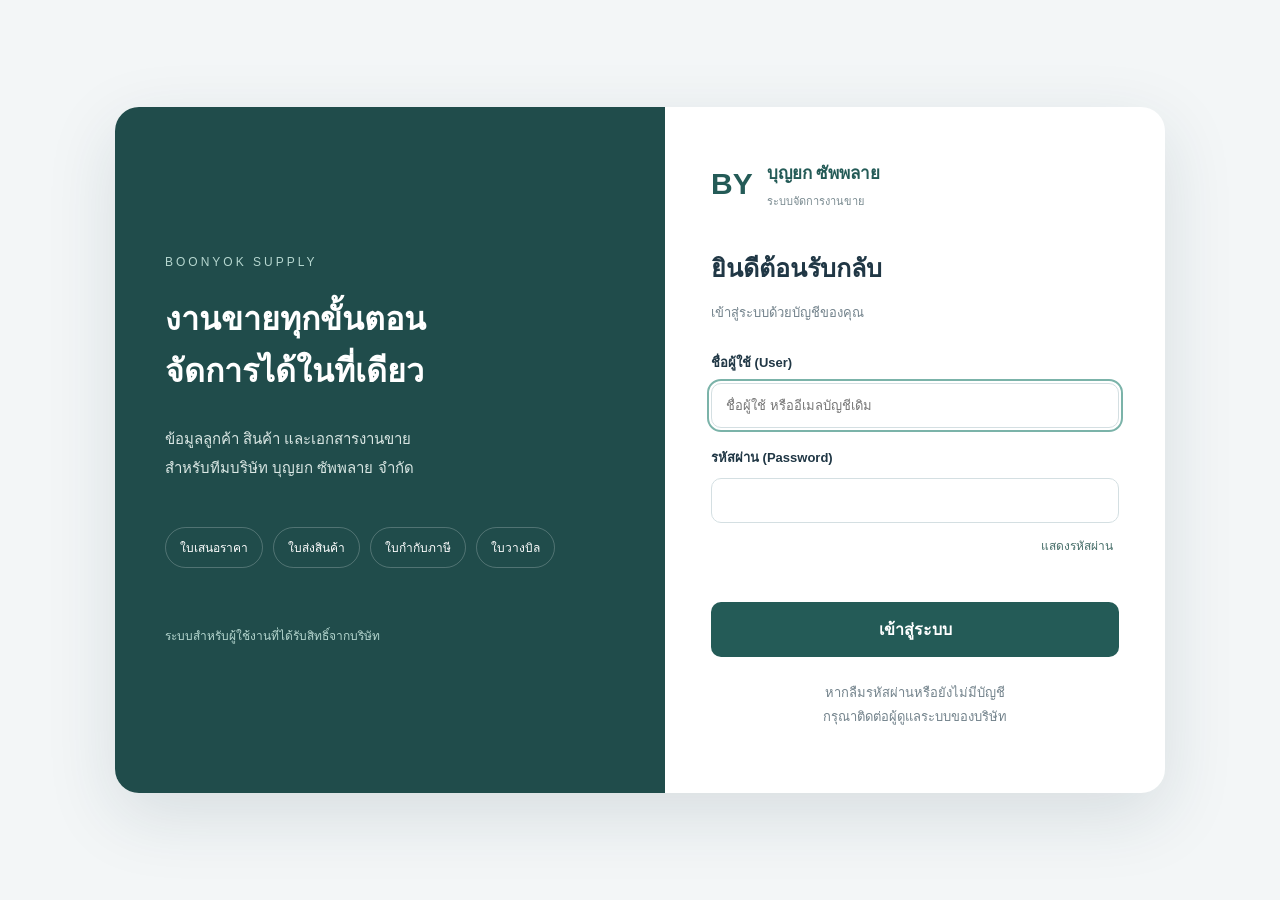
==== index.html @ 267f9e4c "Add issuer and customer office branches to tax invoices" ====
<!doctype html>
<html lang="th" class="auth-pending">
  <head>
    <meta charset="UTF-8" />
    <meta name="viewport" content="width=device-width, initial-scale=1.0" />
    <title>Flowbill CRM — ศูนย์กลางงานขาย</title>
    <style>.auth-pending body{visibility:hidden}</style>
    <script src="auth-page.js?v=boonyok-1"></script>
    <link rel="preconnect" href="https://fonts.googleapis.com" />
    <link rel="preconnect" href="https://fonts.gstatic.com" crossorigin />
    <link href="https://fonts.googleapis.com/css2?family=IBM+Plex+Sans+Thai:wght@400;500;600;700&family=Manrope:wght@500;600;700;800&display=swap" rel="stylesheet" />
    <link rel="stylesheet" href="styles.css" />
    <link rel="stylesheet" href="fix.css" />
  </head>
  <body>
    <div class="app-shell">
      <aside class="sidebar">
        <a class="brand" href="#dashboard"><span class="brand-mark">F</span><span>Flowbill <b>CRM</b></span></a>
        <div class="workspace"><span class="avatar">B</span><span><strong>Boonyok supply Co.,Ltd.</strong><small>พื้นที่ทำงานหลัก</small></span><span class="chevron">⌄</span></div>
        <nav>
          <p>ภาพรวม</p>
          <button class="nav-link active" data-page="dashboard"><span>▦</span>แดชบอร์ด</button>
          <p>งานขาย</p>
          <button class="nav-link" data-page="quotations"><span>▧</span>ใบเสนอราคา</button>
          <button class="nav-link" data-page="tax-invoices"><span>▣</span>ใบกำกับภาษี</button>
          <button class="nav-link" data-page="delivery-notes"><span>▥</span>ใบส่งของ</button>
          <button class="nav-link" data-page="invoices"><span>▤</span>ใบวางบิล</button>
          <button class="nav-link" data-page="cash-bills"><span>▧</span>บิลเงินสด</button>
          <p>คลังข้อมูล</p>
          <button class="nav-link" data-page="company-profile"><span>▣</span>ข้อมูลบริษัท</button>
          <button class="nav-link" data-page="customers"><span>♙</span>ลูกค้า</button>
          <button class="nav-link" data-page="products"><span>▱</span>สินค้าและราคา</button>
          <button class="nav-link" data-page="purchase-tax"><span>▧</span>ภาษีซื้อ</button>
          <button class="nav-link" data-page="sales-tax"><span>▤</span>ภาษีขาย</button>
          <button class="nav-link" data-page="settings"><span>⚙</span>ตั้งค่า</button>
          <button class="nav-link" type="button" id="logout-button"><span aria-hidden="true">↪</span>ออกจากระบบ</button>
        </nav>
        <div class="sidebar-note"><span>✦</span><p><b>บุญยก ซัพพลาย</b><br />ระบบจัดการงานขายของบริษัท</p></div>
      </aside>
      <main>
        <header><div><p class="eyebrow" id="breadcrumb">ภาพรวม</p><h1 id="page-title">ภาพรวมบริษัท บุญยก ซัพพลาย จำกัด</h1></div><div class="header-actions"><button class="icon-button" aria-label="การแจ้งเตือน">♢</button><button class="primary" id="new-action">+ สร้างใบเสนอราคา</button></div></header>
        <section id="dashboard" class="page active-page"><p role="status">กำลังโหลดภาพรวมบริษัท…</p></section>
        <section id="customers" class="page"><div class="page-toolbar"><div class="search">⌕ <input id="customer-search" placeholder="ค้นหาชื่อ, บริษัท, เลขผู้เสียภาษี" /></div><button class="primary" id="add-customer">+ เพิ่มลูกค้า</button></div><article class="panel table-panel"><div class="panel-title"><div><h3>ลูกค้าทั้งหมด</h3><p id="customer-count">0 ราย</p></div><button class="ghost">กรอง ⌄</button></div><table><thead><tr><th>ลูกค้า</th><th>เลขผู้เสียภาษี</th><th>โทรศัพท์</th><th>เครดิตเทอม</th><th>ยอดขายสะสม</th><th></th></tr></thead><tbody id="customer-body"></tbody></table></article></section>
        <section id="products" class="page"><div class="page-toolbar"><div class="search">⌕ <input id="product-search" placeholder="ค้นหาสินค้าหรือรหัสสินค้า" /></div><button class="primary" id="add-product">+ เพิ่มสินค้า</button></div><article class="panel table-panel"><div class="panel-title"><div><h3>สินค้าและขนาด</h3><p>ราคาแสดงก่อน VAT</p></div><button class="ghost">หมวดสินค้าทั้งหมด ⌄</button></div><table><thead><tr><th>รหัสสินค้า</th><th>รายการสินค้า</th><th>ขนาด / สเปก</th><th>ราคาขาย</th><th>สถานะ</th><th></th></tr></thead><tbody id="product-body"></tbody></table></article></section>
        <section id="quotations" class="page"><div class="page-toolbar"><div class="tabs"><button class="tab active">ทั้งหมด</button><button class="tab">ร่าง</button><button class="tab">รออนุมัติ</button><button class="tab">อนุมัติแล้ว</button></div><button class="primary" id="add-quotation">+ สร้างใบเสนอราคา</button></div><article class="panel table-panel"><div class="panel-title"><div><h3>ใบเสนอราคา</h3><p>จัดการเอกสารเสนอราคาทั้งหมด</p></div><div class="search small">⌕ <input placeholder="ค้นหาเอกสาร" /></div></div><table><thead><tr><th>เลขที่เอกสาร</th><th>ลูกค้า</th><th>วันที่ออก</th><th>หมดอายุ</th><th>ยอดรวม</th><th>สถานะ</th><th></th></tr></thead><tbody id="quotation-body"></tbody></table></article></section>
        <section id="invoices" class="page"><div class="empty-state"><div class="empty-icon">▤</div><h2>ใบวางบิลจะอยู่ที่นี่</h2><p>เมื่อใบเสนอราคาได้รับการอนุมัติ คุณจะสร้างใบวางบิลและติดตามการชำระเงินได้จากหน้านี้</p><button class="primary" data-page-go="quotations">ไปที่ใบเสนอราคา</button></div></section>
        <section id="settings" class="page"><article class="panel settings-card"><h3>การเชื่อมต่อฐานข้อมูล</h3><p>ขณะนี้รุ่นต้นแบบใช้ Local Storage ในเบราว์เซอร์ การเชื่อม Supabase จะทำให้ทีมใช้งานข้อมูลร่วมกัน มีระบบล็อกอิน และเก็บเอกสารอย่างปลอดภัย</p><div class="setting-row"><div><b>สถานะฐานข้อมูล</b><small>ยังไม่ได้เชื่อมต่อ Supabase</small></div><span class="badge draft">รอตั้งค่า</span></div><div class="setting-row"><div><b>ข้อมูลบริษัท</b><small>Boonyok supply Co.,Ltd. · ผู้ประกอบการจด VAT</small></div><button class="text-button">แก้ไข</button></div></article></section>
      </main>
    </div>
    <dialog id="modal"><form method="dialog" id="modal-form"><button class="modal-close" value="cancel">×</button><div id="modal-content"></div></form></dialog>

    <script>
    // Close is a UI-only action: never submit or validate a document form.
    (()=>{
      const ids=['modal','tax-create-dialog','delivery-form','quotation-delivery-form','billing-create-dialog'];
      const style=document.createElement('style');
      style.textContent='.document-close-bar{display:flex;justify-content:flex-end;position:sticky;top:0;z-index:20;background:#fff;padding:8px 12px;box-sizing:border-box}dialog .document-close-button{display:grid;place-items:center;width:36px;height:36px;padding:0;margin:0;border:1px solid #dbe2e9;border-radius:9px;background:#fff;color:#566477;font:26px/1 Arial;cursor:pointer}dialog .document-close-button:hover{background:#f1f5f9;color:#172033}dialog .document-close-button:focus-visible{outline:2px solid #237e79;outline-offset:2px}';
      document.head.append(style);
      const attach=dialog=>{
        if(dialog.querySelector('.document-close-bar'))return;
        dialog.querySelector('.modal-close')?.remove();
        const bar=document.createElement('div');bar.className='document-close-bar';
        const button=document.createElement('button');button.type='button';button.className='document-close-button';button.textContent='×';button.setAttribute('aria-label','ปิดหน้าต่าง');button.title='ปิดหน้าต่าง';
        button.onclick=()=>{
          dialog.close('cancel');
          if(dialog.id!=='modal')dialog.remove();
        };
        bar.append(button);dialog.prepend(bar);
      };
      const scan=()=>ids.forEach(id=>{const dialog=document.getElementById(id);if(dialog)attach(dialog);});
      new MutationObserver(records=>{if(records.some(r=>[...r.addedNodes].some(n=>n.nodeType===1)))scan();}).observe(document.body,{childList:true,subtree:true});
      scan();
    })();
    </script>
    <script src="supabase-config.js"></script>
    <script src="app.js?v=member-permissions-1"></script>
    <script src="quotation-filters.js?v=tax-status-1"></script>
    <script src="product-code-picker.js?v=tax-fast-1"></script>
    <script src="document-number.js?v=manual-number-1"></script>
    <script src="office-branch.js?v=office-1"></script>
    <script src="quotation-editor.js?v=integer-qty-1"></script>
    <script src="quotation-actions.js?v=delete-1"></script>
    <script src="quotation-tax.js?v=manual-number-1"></script>
    <script src="quotation-delivery.js?v=manual-number-1"></script>
    <script src="billing-documents.js?v=1"></script>
    <script src="address-format.js?v=1"></script>
    <script src="quotation-layout.js?v=cash-two-rows-less-1"></script>
    <script src="download-pdf.js?v=office-1"></script>
    <script src="delivery-notes.js?v=integer-qty-1"></script>
    <script src="tax-registers.js?v=1"></script>
    <script src="continuous-form.js?v=office-1"></script>
    <script src="document-payment.js?v=cash-bill-payment-retry-2"></script>
  <script src="tax-payment-filters.js?v=tax-create-1"></script>
    <script src="tax-invoice-create.js?v=manual-number-1"></script>
    <script src="tax-invoice-delete.js?v=delete-feedback-1"></script>
    <script src="billing-create.js?v=manual-number-1"></script>
    <script src="tax-invoice-control.js?v=tax-due-date-column-1"></script>
    <script src="company-profile.js?v=office-1"></script>
    <script src="member-identity.js?v=1"></script>
    <script src="member-permissions.js?v=roles-1"></script>
    <script src="access-control.js?v=roles-1"></script>
    <script src="permission-transport.js?v=roles-1"></script>
    <script src="members.js?v=member-delete-1"></script>
    <script src="document-delete.js?v=all-documents-1"></script>
    <script src="customer-edit.js?v=office-1"></script>
    <script src="customer-delete.js?v=1"></script>
    <script src="company-dashboard.js?v=1"></script>
    <script src="tax-invoice-edit.js?v=office-1"></script>
    <script src="cash-bill-edit.js?v=integer-qty-1"></script>
    <script src="quotation-edit.js?v=integer-qty-1"></script>
    <script src="database.js?v=office-1"></script>
    <script src="logout.js?v=1"></script>
  </body>
</html>
---- styles.css ----
:root{--ink:#1c2434;--muted:#7d8797;--line:#e8eaf0;--mint:#47c6a4;--navy:#172033;--paper:#f7f8fb;--violet:#7867e7}*{box-sizing:border-box}body{margin:0;background:var(--paper);color:var(--ink);font:14px 'IBM Plex Sans Thai',sans-serif}.app-shell{min-height:100vh;display:grid;grid-template-columns:254px 1fr}.sidebar{background:var(--navy);color:#dce1ec;padding:28px 16px;display:flex;flex-direction:column}.brand{color:#fff;text-decoration:none;font:700 20px Manrope;display:flex;align-items:center;gap:10px;padding:0 10px 27px}.brand b{color:#7ee2c7}.brand-mark{display:grid;place-items:center;width:30px;height:30px;border-radius:9px;background:linear-gradient(140deg,#62d3b0,#5a80ed)}.workspace{border-top:1px solid #2c364b;border-bottom:1px solid #2c364b;padding:17px 8px;display:flex;align-items:center;gap:9px}.avatar{display:grid;place-items:center;border-radius:8px;width:32px;height:32px;background:#e7b765;color:#283145;font-weight:700}.workspace strong,.workspace small{display:block;font-size:12px}.workspace small{color:#8894a9;margin-top:2px}.chevron{margin-left:auto}nav{padding:20px 0;flex:1}nav p{font-size:11px;color:#748096;margin:15px 10px 7px;text-transform:uppercase;letter-spacing:.8px}.nav-link{border:0;background:none;color:#c8cfdd;width:100%;padding:10px;border-radius:7px;text-align:left;font:14px 'IBM Plex Sans Thai';cursor:pointer}.nav-link span{font-size:18px;margin-right:11px;color:#aab5c9}.nav-link:hover,.nav-link.active{background:#2b3650;color:#fff}.nav-link.active span{color:#7ee2c7}.sidebar-note{background:#26344d;border-radius:9px;padding:13px;display:flex;gap:9px;color:#9eabc1;font-size:11px;line-height:1.45}.sidebar-note span{color:#7ee2c7}.sidebar-note p{margin:0}.sidebar-note b{color:#eef3fc}main{padding:31px 42px;max-width:1500px;width:100%;margin:auto}header{display:flex;justify-content:space-between;align-items:center;margin-bottom:29px}.eyebrow{color:#8992a1;font-size:12px;margin:0 0 4px}h1{font-size:25px;margin:0;font-weight:700}h2,h3,p{margin-top:0}.header-actions{display:flex;gap:10px}.icon-button,.ghost,.text-button{background:#fff;border:1px solid var(--line);border-radius:7px;padding:9px 12px;font:13px 'IBM Plex Sans Thai';cursor:pointer}.icon-button{font-size:20px;padding:4px 10px}.primary{border:0;border-radius:7px;background:#1e2b42;color:#fff;padding:10px 15px;font:600 13px 'IBM Plex Sans Thai';cursor:pointer;box-shadow:0 2px 5px #17203322}.primary:hover{background:#33415c}.page{display:none}.page.active-page{display:block}.period{display:flex;justify-content:space-between;margin-bottom:14px;color:var(--muted)}.period .ghost{background:transparent;padding:5px 8px;border:0}.stats{display:grid;grid-template-columns:repeat(4,1fr);gap:16px;margin-bottom:18px}.stats article,.panel{background:#fff;border:1px solid var(--line);border-radius:10px}.stats article{padding:18px}.stat-icon{width:29px;height:29px;border-radius:7px;display:grid;place-items:center;font-size:17px;margin-bottom:13px}.mint{background:#dff7ef;color:#249775}.violet{background:#eeeaff;color:#6f5ce1}.amber{background:#fff1d8;color:#d79427}.sky{background:#e1f4fb;color:#3194bd}.stats p{color:var(--muted);margin-bottom:4px}.stats h2{font:700 22px Manrope;margin:0 0 6px}.stats small{color:#8992a1}.stats small b{color:var(--ink)}.up{color:#34a87f!important}.up i{font-style:normal;color:#8992a1}.content-grid{display:grid;grid-template-columns:1.35fr 1fr;gap:18px;margin-bottom:18px}.panel{padding:20px}.panel-title{display:flex;justify-content:space-between;align-items:flex-start}.panel-title h3{font-size:16px;margin:0 0 3px}.panel-title p{color:var(--muted);font-size:12px;margin:0}.text-button{border:0;background:transparent;color:#6253cb;padding:0}.chart{height:225px;position:relative;padding-left:38px;margin-top:15px}.y-axis{position:absolute;left:0;top:0;height:188px;display:flex;flex-direction:column;justify-content:space-between;color:#a0a7b2;font-size:10px}.bars{height:188px;border-bottom:1px solid #edf0f5;background:repeating-linear-gradient(to bottom,transparent 0,transparent 46px,#edf0f5 47px);display:flex;align-items:end;justify-content:space-around;padding:0 10px}.bars i{width:27px;background:#75d3bb;border-radius:5px 5px 0 0}.bars i:nth-child(6),.bars i:nth-child(7),.bars i:nth-child(9){background:#5369d9}.months{display:flex;justify-content:space-around;color:#929aa9;font-size:10px;padding:10px 3px}.task{display:flex;align-items:center;gap:10px;padding:14px 0;border-bottom:1px solid #edf0f5}.task:last-child{border:0}.task p{font-size:12px;color:var(--muted);margin:2px 0 0}.task>span:last-child{margin-left:auto;color:#9ca3af;font-size:22px}.dot{width:9px;height:9px;border-radius:50%}.orange{background:#eea55b}.purple{background:#8878e5}.blue{background:#58b2d5}.recent{padding-bottom:7px}table{width:100%;border-collapse:collapse;margin-top:15px;text-align:left}th{font-size:11px;color:#8992a1;font-weight:500;padding:10px 8px;border-bottom:1px solid var(--line)}td{padding:13px 8px;border-bottom:1px solid #f0f1f4;font-size:13px}tr:last-child td{border:0}td strong{display:block;font-weight:600}td small{color:var(--muted)}.badge{font-size:11px;padding:4px 8px;border-radius:99px;white-space:nowrap}.approved{background:#e2f7ef;color:#208464}.pending{background:#fff4dc;color:#b57c1d}.draft{background:#f0eff5;color:#747280}.page-toolbar{display:flex;justify-content:space-between;align-items:center;margin-bottom:18px}.search{background:#fff;border:1px solid var(--line);border-radius:7px;padding:8px 10px;color:#a2a9b5;min-width:320px}.search input{border:0;outline:0;font:13px 'IBM Plex Sans Thai';width:90%}.search.small{min-width:200px;padding:6px 9px}.table-panel{padding-bottom:8px}.tabs{display:flex;gap:6px}.tab{border:0;background:transparent;padding:8px 10px;color:#7d8797;font:13px 'IBM Plex Sans Thai';cursor:pointer;border-radius:6px}.tab.active{background:#e8eaff;color:#5546c2}.empty-state{text-align:center;padding:100px 20px}.empty-icon{font-size:38px;color:#6c60d8;margin-bottom:14px}.empty-state h2{font-size:20px;margin-bottom:5px}.empty-state p{color:var(--muted);max-width:430px;margin:0 auto 20px}.settings-card{max-width:720px}.settings-card>p{color:var(--muted);line-height:1.7}.setting-row{display:flex;justify-content:space-between;align-items:center;padding:16px 0;border-top:1px solid var(--line)}.setting-row small{display:block;color:var(--muted);margin-top:3px}dialog{border:0;border-radius:12px;padding:0;box-shadow:0 20px 60px #11182744;width:min(500px,calc(100% - 32px)}dialog::backdrop{background:#18203377}.modal-close{float:right;border:0;background:transparent;font-size:25px;color:#7d8797;cursor:pointer;margin:9px}.form-content{padding:25px}.form-content h2{margin-bottom:20px}.field{display:block;margin:12px 0}.field span{display:block;font-size:12px;font-weight:600;margin-bottom:5px}.field input,.field select{width:100%;border:1px solid #dfe3ea;border-radius:6px;padding:10px;font:14px 'IBM Plex Sans Thai'}.form-actions{display:flex;justify-content:flex-end;gap:8px;margin-top:22px}@media(max-width:900px){.app-shell{grid-template-columns:1fr}.sidebar{display:none}main{padding:24px 18px}.stats{grid-template-columns:repeat(2,1fr)}.content-grid{grid-template-columns:1fr}.recent{overflow:auto}.page-toolbar{gap:10px}.search{min-width:0;flex:1}}@media(max-width:520px){.stats{grid-template-columns:1fr 1fr}header{align-items:flex-start}.header-actions .icon-button{display:none}.header-actions .primary{font-size:11px;padding:9px}.stats article{padding:13px}table{min-width:650px}.table-panel{overflow:auto}}
---- fix.css ----
dialog { width: min(500px, calc(100% - 32px)); }
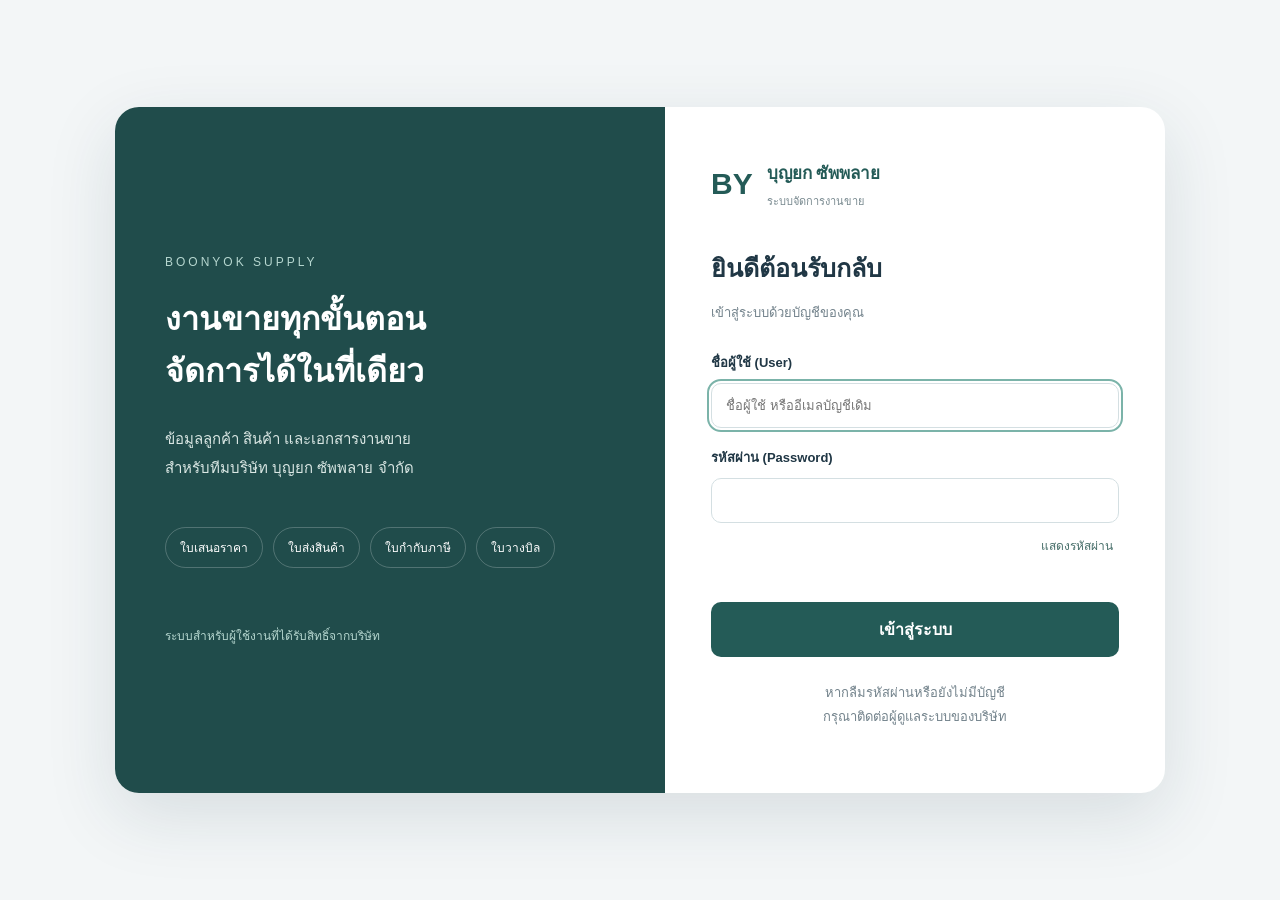
==== commit a761eb7d: "Restore top-right close buttons in document editors" ====
--- a/index.html
+++ b/index.html
@@ -52,7 +52,7 @@
     <script>
     // Close is a UI-only action: never submit or validate a document form.
     (()=>{
-      const ids=['modal','tax-create-dialog','delivery-form','quotation-delivery-form','billing-create-dialog'];
+      const ids=['modal','tax-create-dialog','delivery-form','quotation-delivery-form','billing-create-dialog','tax-edit-dialog','cash-edit-dialog','quotation-edit-dialog'];
       const style=document.createElement('style');
       style.textContent='.document-close-bar{display:flex;justify-content:flex-end;position:sticky;top:0;z-index:20;background:#fff;padding:8px 12px;box-sizing:border-box}dialog .document-close-button{display:grid;place-items:center;width:36px;height:36px;padding:0;margin:0;border:1px solid #dbe2e9;border-radius:9px;background:#fff;color:#566477;font:26px/1 Arial;cursor:pointer}dialog .document-close-button:hover{background:#f1f5f9;color:#172033}dialog .document-close-button:focus-visible{outline:2px solid #237e79;outline-offset:2px}';
       document.head.append(style);
@@ -77,7 +77,7 @@
     <script src="quotation-filters.js?v=tax-status-1"></script>
     <script src="product-code-picker.js?v=tax-fast-1"></script>
     <script src="document-number.js?v=manual-number-1"></script>
-    <script src="office-branch.js?v=office-1"></script>
+    <script src="office-branch.js?v=office-legacy-1"></script>
     <script src="quotation-editor.js?v=integer-qty-1"></script>
     <script src="quotation-actions.js?v=delete-1"></script>
     <script src="quotation-tax.js?v=manual-number-1"></script>
@@ -85,30 +85,30 @@
     <script src="billing-documents.js?v=1"></script>
     <script src="address-format.js?v=1"></script>
     <script src="quotation-layout.js?v=cash-two-rows-less-1"></script>
-    <script src="download-pdf.js?v=office-1"></script>
+    <script src="download-pdf.js?v=office-name-1"></script>
     <script src="delivery-notes.js?v=integer-qty-1"></script>
     <script src="tax-registers.js?v=1"></script>
-    <script src="continuous-form.js?v=office-1"></script>
+    <script src="continuous-form.js?v=office-name-1"></script>
     <script src="document-payment.js?v=cash-bill-payment-retry-2"></script>
   <script src="tax-payment-filters.js?v=tax-create-1"></script>
     <script src="tax-invoice-create.js?v=manual-number-1"></script>
     <script src="tax-invoice-delete.js?v=delete-feedback-1"></script>
     <script src="billing-create.js?v=manual-number-1"></script>
     <script src="tax-invoice-control.js?v=tax-due-date-column-1"></script>
-    <script src="company-profile.js?v=office-1"></script>
+    <script src="company-profile.js?v=office-name-1"></script>
     <script src="member-identity.js?v=1"></script>
     <script src="member-permissions.js?v=roles-1"></script>
     <script src="access-control.js?v=roles-1"></script>
     <script src="permission-transport.js?v=roles-1"></script>
     <script src="members.js?v=member-delete-1"></script>
     <script src="document-delete.js?v=all-documents-1"></script>
-    <script src="customer-edit.js?v=office-1"></script>
+    <script src="customer-edit.js?v=office-name-1"></script>
     <script src="customer-delete.js?v=1"></script>
     <script src="company-dashboard.js?v=1"></script>
-    <script src="tax-invoice-edit.js?v=office-1"></script>
+    <script src="tax-invoice-edit.js?v=office-name-1"></script>
     <script src="cash-bill-edit.js?v=integer-qty-1"></script>
     <script src="quotation-edit.js?v=integer-qty-1"></script>
-    <script src="database.js?v=office-1"></script>
+    <script src="database.js?v=office-legacy-1"></script>
     <script src="logout.js?v=1"></script>
   </body>
 </html>
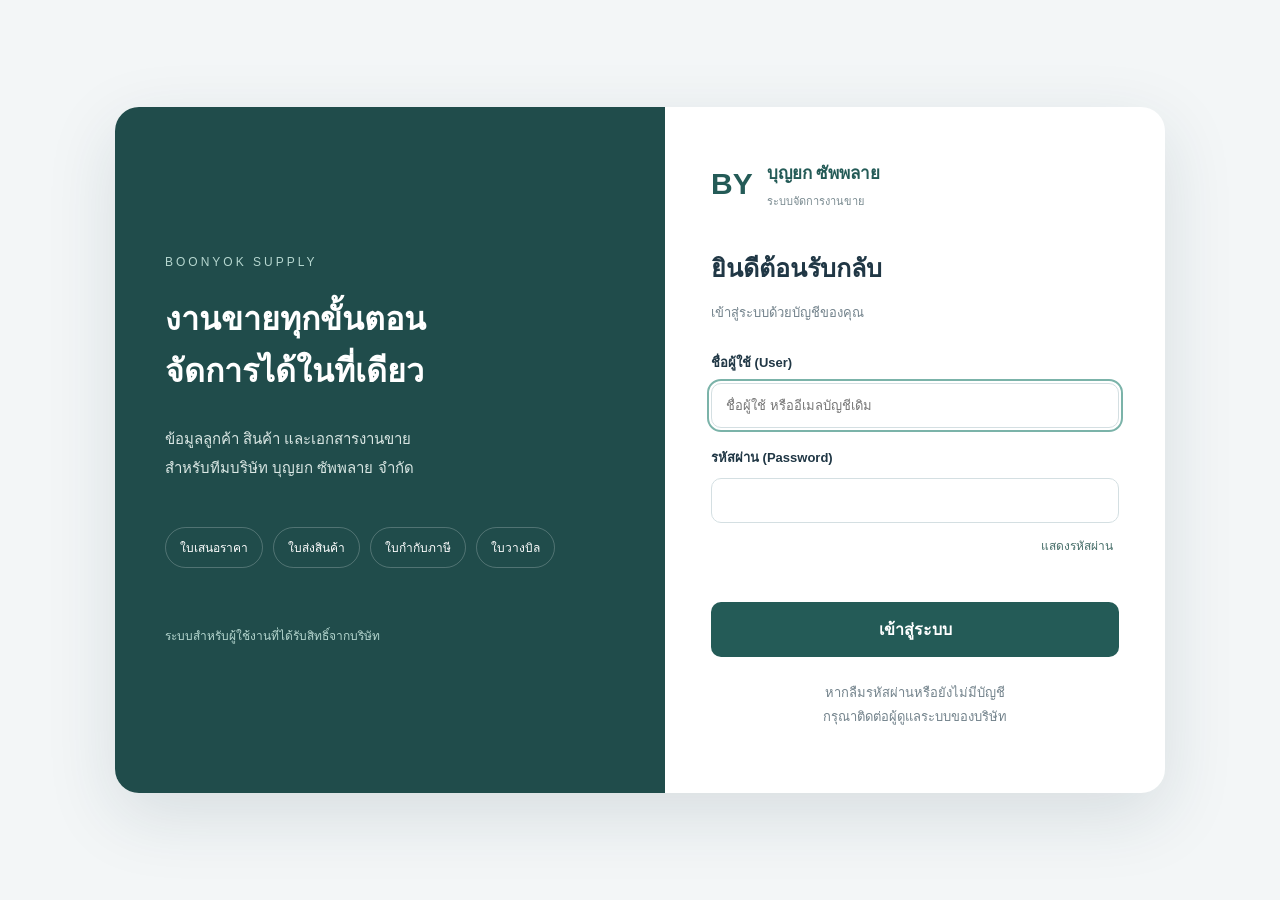
==== commit 88a31812: "Fix company office to headquarters without selector" ====
--- a/index.html
+++ b/index.html
@@ -77,7 +77,7 @@
     <script src="quotation-filters.js?v=tax-status-1"></script>
     <script src="product-code-picker.js?v=tax-fast-1"></script>
     <script src="document-number.js?v=manual-number-1"></script>
-    <script src="office-branch.js?v=office-legacy-1"></script>
+    <script src="office-branch.js?v=issuer-head-1"></script>
     <script src="quotation-editor.js?v=integer-qty-1"></script>
     <script src="quotation-actions.js?v=delete-1"></script>
     <script src="quotation-tax.js?v=manual-number-1"></script>
@@ -95,7 +95,7 @@
     <script src="tax-invoice-delete.js?v=delete-feedback-1"></script>
     <script src="billing-create.js?v=manual-number-1"></script>
     <script src="tax-invoice-control.js?v=tax-due-date-column-1"></script>
-    <script src="company-profile.js?v=office-name-1"></script>
+    <script src="company-profile.js?v=issuer-head-1"></script>
     <script src="member-identity.js?v=1"></script>
     <script src="member-permissions.js?v=roles-1"></script>
     <script src="access-control.js?v=roles-1"></script>
@@ -105,7 +105,7 @@
     <script src="customer-edit.js?v=office-name-1"></script>
     <script src="customer-delete.js?v=1"></script>
     <script src="company-dashboard.js?v=1"></script>
-    <script src="tax-invoice-edit.js?v=office-name-1"></script>
+    <script src="tax-invoice-edit.js?v=issuer-head-1"></script>
     <script src="cash-bill-edit.js?v=integer-qty-1"></script>
     <script src="quotation-edit.js?v=integer-qty-1"></script>
     <script src="database.js?v=office-legacy-1"></script>
